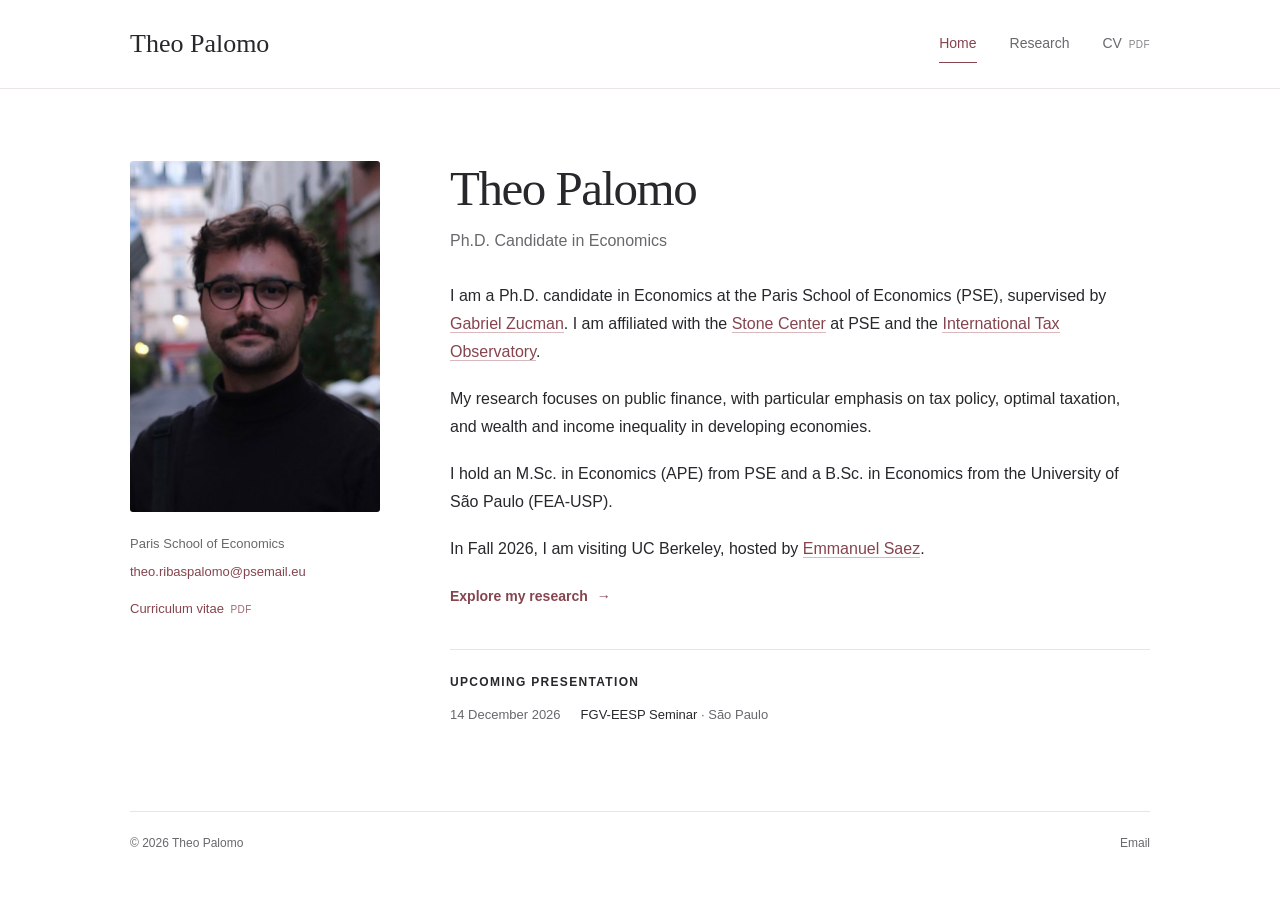
==== index.html @ e2742041 "Build academic website with biography, research, and CV" ====
<!doctype html>
<html lang="en">
<head>
  <meta charset="utf-8">
  <meta name="viewport" content="width=device-width, initial-scale=1">
  <title>Theo Palomo | Economics</title>
  <meta name="description" content="Theo Palomo is a Ph.D. candidate in Economics at the Paris School of Economics. Research on public finance, taxation, and income and wealth inequality.">
  <link rel="canonical" href="https://theorpalomo.github.io/">
  <meta property="og:type" content="website">
  <meta property="og:title" content="Theo Palomo | Economics">
  <meta property="og:description" content="Ph.D. candidate in Economics at the Paris School of Economics. Public finance, taxation, and inequality.">
  <meta property="og:url" content="https://theorpalomo.github.io/">
  <meta property="og:image" content="https://theorpalomo.github.io/assets/photo.png">
  <meta name="twitter:card" content="summary">
  <link rel="icon" href="assets/favicon.svg" type="image/svg+xml">
  <link rel="stylesheet" href="assets/style.css">
</head>
<body>
  <a class="skip-link" href="#main">Skip to content</a>
  <header class="site-header">
    <div class="header-inner">
      <a class="site-name" href="index.html">Theo Palomo</a>
      <nav aria-label="Main navigation">
        <a href="index.html" aria-current="page">Home</a>
        <a href="research.html">Research</a>
        <a href="files/cv.pdf">CV <span class="file-label">PDF</span></a>
      </nav>
    </div>
  </header>

  <main id="main" class="home-layout">
    <aside class="profile" aria-label="Portrait and contact">
      <img class="portrait" src="assets/photo.png" alt="Theo Palomo" width="513" height="722" fetchpriority="high">
      <div class="profile-contact">
        <p>Paris School of Economics</p>
        <a href="mailto:theo.ribaspalomo@psemail.eu">theo.ribaspalomo<wbr>@psemail.eu</a>
        <a class="cv-link" href="files/cv.pdf">Curriculum vitae <span class="file-label">PDF</span></a>
      </div>
    </aside>

    <div class="biography">
      <h1>Theo Palomo</h1>
      <p class="subtitle">Ph.D. Candidate in Economics</p>
      <div class="bio-text">
        <p>I am a Ph.D. candidate in Economics at the Paris School of Economics (PSE), supervised by <a href="https://gabriel-zucman.eu/">Gabriel Zucman</a>. I am affiliated with the <a href="https://stone-center-pse.eu/">Stone Center</a> at PSE and the <a href="https://www.taxobservatory.eu/">International Tax Observatory</a>.</p>
        <p>My research focuses on public finance, with particular emphasis on tax policy, optimal taxation, and wealth and income inequality in developing economies.</p>
        <p>I hold an M.Sc. in Economics (APE) from PSE and a B.Sc. in Economics from the University of São Paulo (FEA-USP).</p>
        <p>In Fall 2026, I am visiting UC Berkeley, hosted by <a href="https://eml.berkeley.edu/~saez/">Emmanuel Saez</a>.</p>
      </div>
      <a class="text-link" href="research.html">Explore my research <span aria-hidden="true">→</span></a>

      <section class="upcoming" aria-labelledby="upcoming-title">
        <h2 id="upcoming-title">Upcoming presentation</h2>
        <div class="event">
          <time datetime="2026-12-14">14 December 2026</time>
          <p>FGV-EESP Seminar <span class="muted">· São Paulo</span></p>
        </div>
      </section>
    </div>
  </main>

  <footer class="site-footer">
    <span>© 2026 Theo Palomo</span>
    <a href="mailto:theo.ribaspalomo@psemail.eu">Email</a>
  </footer>
</body>
</html>
---- assets/style.css ----
:root {
  --ink: #27282b;
  --muted: #68686d;
  --accent: #85444e;
  --accent-dark: #63313a;
  --line: #e9e5e4;
  --soft: #faf8f7;
  --page-width: 1020px;
}
* { box-sizing: border-box; }
html { scroll-padding-top: 24px; }
body { margin: 0; background: #fff; color: var(--ink); font-family: -apple-system, BlinkMacSystemFont, "Segoe UI", Arial, sans-serif; font-size: 16px; line-height: 1.75; -webkit-font-smoothing: antialiased; }
a { color: var(--accent); text-underline-offset: 4px; text-decoration-thickness: 1px; }
a:hover { color: var(--accent-dark); }
a:focus-visible, summary:focus-visible { outline: 2px solid var(--accent); outline-offset: 5px; border-radius: 2px; }
img { max-width: 100%; height: auto; display: block; }
h1, h3, .site-name { font-family: Georgia, "Times New Roman", serif; font-weight: 400; }
h1 { font-size: clamp(38px, 4.5vw, 49px); line-height: 1.15; letter-spacing: -1.5px; margin: 0; }
p { margin: 0 0 19px; }
.muted { color: var(--muted); }
.skip-link { position: absolute; top: -100px; left: 20px; z-index: 10; background: #fff; padding: 10px 18px; }
.skip-link:focus { top: 10px; }
.site-header { border-bottom: 1px solid var(--line); }
.header-inner { max-width: var(--page-width); margin: auto; padding: 25px 0; display: flex; align-items: center; justify-content: space-between; gap: 24px; }
.site-name { color: var(--ink); font-size: 26px; line-height: 1.2; text-decoration: none; white-space: nowrap; }
nav { display: flex; align-items: center; gap: 33px; }
.header-inner nav a { text-decoration: none; color: var(--muted); font-size: 14px; padding: 6px 0; border-bottom: 1px solid transparent; }
.header-inner nav a[aria-current="page"] { color: var(--accent); border-bottom-color: var(--accent); }
.header-inner nav a:hover { color: var(--accent); }
.file-label { font-size: 10px; letter-spacing: .04em; margin-left: 3px; opacity: .8; }
.home-layout { max-width: var(--page-width); margin: 72px auto 84px; display: grid; grid-template-columns: 250px minmax(0, 1fr); gap: 70px; align-items: start; }
.portrait { width: 250px; height: auto; border-radius: 3px; }
.profile-contact { padding-top: 21px; font-size: 13px; line-height: 1.7; }
.profile-contact p { margin-bottom: 6px; color: var(--muted); }
.profile-contact a { display: block; overflow-wrap: anywhere; text-decoration: none; }
.profile-contact a:hover { text-decoration: underline; }
.profile-contact .cv-link { display: inline-block; margin-top: 14px; }
.subtitle { color: var(--muted); font-size: 16px; margin: 10px 0 27px; }
.bio-text a { text-decoration: none; border-bottom: 1px solid #d8b9be; }
.bio-text a:hover { border-bottom-color: var(--accent); }
.text-link { display: inline-block; margin-top: 1px; text-decoration: none; font-size: 14px; font-weight: 600; }
.text-link span { display: inline-block; margin-left: 5px; }
.upcoming { margin-top: 39px; padding-top: 22px; border-top: 1px solid var(--line); }
.upcoming h2 { margin: 0 0 11px; font-size: 12px; font-weight: 600; letter-spacing: .11em; text-transform: uppercase; }
.event { display: flex; align-items: baseline; flex-wrap: wrap; gap: 4px 20px; font-size: 13px; }
.event time { color: var(--muted); white-space: nowrap; }
.event p { margin: 0; }
.site-footer { max-width: var(--page-width); margin: 0 auto; padding: 21px 0 30px; border-top: 1px solid var(--line); display: flex; justify-content: space-between; gap: 20px; color: var(--muted); font-size: 12px; }
.site-footer a { color: var(--muted); text-decoration: none; }
.site-footer a:hover { color: var(--accent); text-decoration: underline; }
.research-layout { max-width: 820px; margin: 60px auto 80px; }
.section-nav { gap: 22px; flex-wrap: wrap; margin: 24px 0 43px; }
.section-nav a { font-size: 13px; text-decoration: none; }
.section-nav a:hover { text-decoration: underline; }
.research-section { margin-top: 44px; }
.section-title { font-size: 12px; text-transform: uppercase; letter-spacing: .12em; font-weight: 600; color: var(--muted); padding-bottom: 13px; border-bottom: 1px solid var(--line); margin: 0; }
.paper { padding: 27px 0 29px; border-bottom: 1px solid var(--line); }
.paper:last-child { border-bottom: 0; padding-bottom: 0; }
.paper h3 { font-size: 25px; line-height: 1.4; letter-spacing: -.35px; margin: 0 0 11px; }
.coauthors { font-size: 14px; color: var(--muted); line-height: 1.8; margin-bottom: 12px; }
.coauthors a { color: inherit; text-decoration-color: #c7c2c3; }
.coauthors a:hover { color: var(--accent); }
.paper-links { display: flex; gap: 22px; flex-wrap: wrap; margin: 14px 0 13px; font-size: 13px; }
.paper-links a { text-decoration: none; font-weight: 600; }
.paper-links a:hover { text-decoration: underline; }
.paper-detail { font-size: 14px; margin: 6px 0; }
summary { color: var(--accent); width: fit-content; cursor: pointer; padding: 2px 3px 2px 0; }
summary::marker { font-size: 10px; }
summary:hover { color: var(--accent-dark); text-decoration: underline; text-underline-offset: 4px; }
.detail-content { background: var(--soft); border-left: 2px solid #d5b6bb; padding: 19px 23px; margin: 10px 0 16px; line-height: 1.85; }
.detail-content p:last-child { margin-bottom: 0; }
.detail-content figure { margin: 0; }
.detail-content figcaption { font-size: 12px; color: var(--muted); margin-top: 10px; }
.coverage { font-size: 12px; color: var(--muted); line-height: 2; margin: 17px 0 0; }
.coverage span { display: block; font-weight: 600; }
.coverage a { text-decoration: none; }
.coverage a:hover { text-decoration: underline; }
.publication { font-size: 13px; color: var(--muted); margin-bottom: 9px; }
@media (max-width: 1120px) {
  .header-inner, .home-layout, .site-footer { margin-left: 40px; margin-right: 40px; }
  .research-layout { margin-left: max(40px, calc((100% - 820px) / 2)); margin-right: max(40px, calc((100% - 820px) / 2)); }
  .home-layout { gap: 48px; grid-template-columns: 230px minmax(0, 1fr); }
}
@media (max-width: 740px) {
  body { font-size: 15px; }
  .header-inner, .home-layout, .research-layout, .site-footer { margin-left: 24px; margin-right: 24px; }
  .header-inner { padding: 20px 0; gap: 14px; }
  .site-name { font-size: 22px; }
  .header-inner nav { gap: 19px; }
  .header-inner nav a { font-size: 13px; }
  .header-inner .file-label { display: none; }
  .home-layout { margin-top: 36px; margin-bottom: 48px; grid-template-columns: 1fr; gap: 32px; }
  .profile { display: flex; align-items: flex-end; gap: 22px; }
  .portrait { width: 145px; flex-shrink: 0; }
  .profile-contact { padding: 0 0 2px; font-size: 12px; }
  .profile-contact .cv-link { margin-top: 12px; }
  h1 { font-size: 39px; }
  .subtitle { margin-bottom: 23px; }
  .upcoming { margin-top: 32px; }
  .research-layout { margin-top: 38px; margin-bottom: 48px; }
  .section-nav { gap: 10px 19px; margin-bottom: 31px; }
  .research-section { margin-top: 34px; }
  .paper h3 { font-size: 23px; }
  .detail-content { padding: 15px 17px; }
}
@media (max-width: 370px) {
  .header-inner, .home-layout, .research-layout, .site-footer { margin-left: 18px; margin-right: 18px; }
  .header-inner nav { gap: 13px; }
  .site-name { font-size: 20px; }
  .profile { gap: 15px; }
  .portrait { width: 122px; }
}
@media print {
  .site-header, .site-footer, .skip-link, .section-nav { display: none; }
  .home-layout, .research-layout { margin: 0; max-width: none; }
  a { color: inherit; }
  .paper { break-inside: avoid; }
}
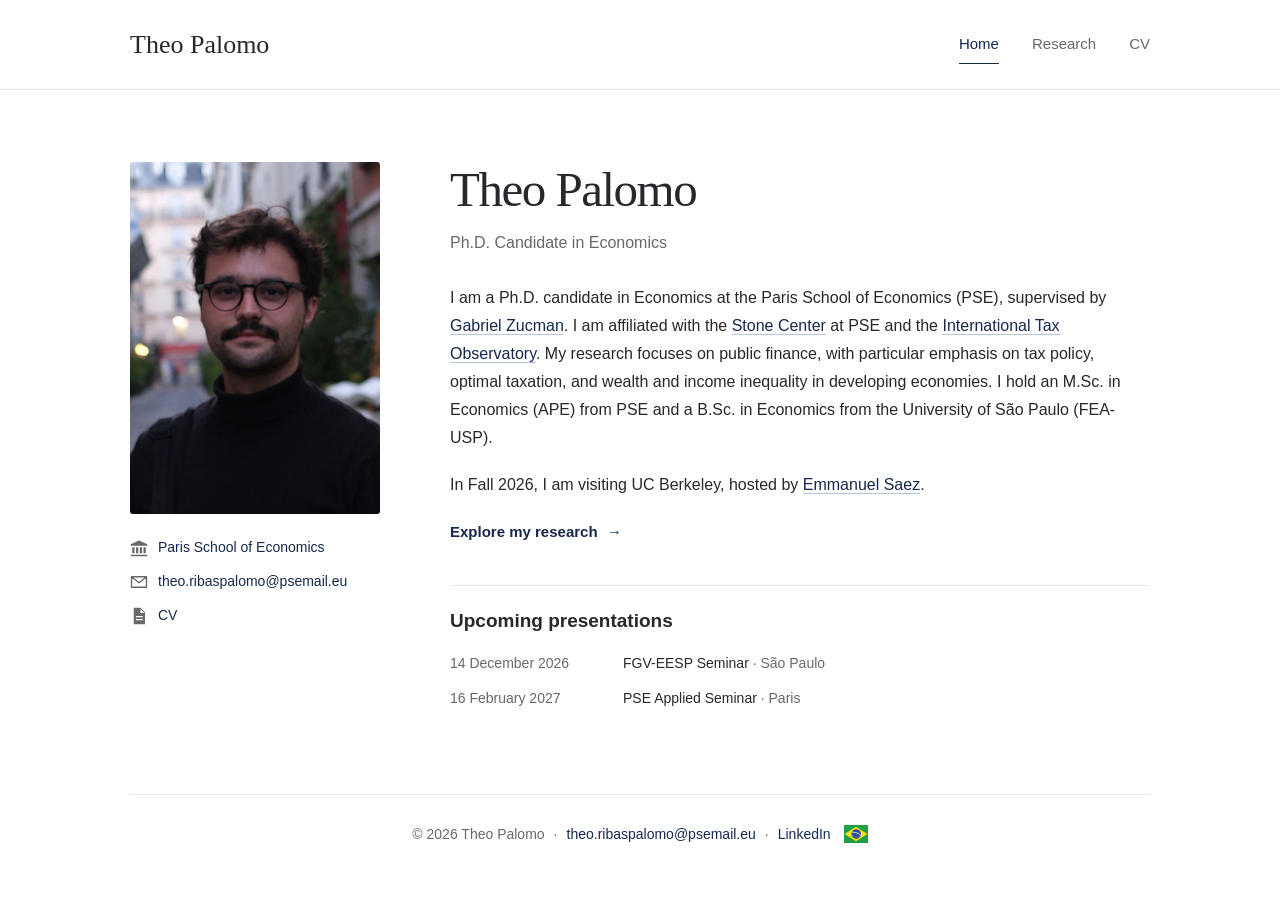
==== commit c74937e9: "Refine academic website layout and apply navy palette Add PSE favicon, contact icons and LinkedIn/Br" ====
--- a/index.html
+++ b/index.html
@@ -12,7 +12,7 @@
   <meta property="og:url" content="https://theorpalomo.github.io/">
   <meta property="og:image" content="https://theorpalomo.github.io/assets/photo.png">
   <meta name="twitter:card" content="summary">
-  <link rel="icon" href="assets/favicon.svg" type="image/svg+xml">
+  <link rel="icon" href="assets/pse-symbol.png" type="image/png">
   <link rel="stylesheet" href="assets/style.css">
 </head>
 <body>
@@ -23,7 +23,7 @@
       <nav aria-label="Main navigation">
         <a href="index.html" aria-current="page">Home</a>
         <a href="research.html">Research</a>
-        <a href="files/cv.pdf">CV <span class="file-label">PDF</span></a>
+        <a href="files/cv.pdf">CV</a>
       </nav>
     </div>
   </header>
@@ -31,29 +31,31 @@
   <main id="main" class="home-layout">
     <aside class="profile" aria-label="Portrait and contact">
       <img class="portrait" src="assets/photo.png" alt="Theo Palomo" width="513" height="722" fetchpriority="high">
-      <div class="profile-contact">
-        <p>Paris School of Economics</p>
-        <a href="mailto:theo.ribaspalomo@psemail.eu">theo.ribaspalomo<wbr>@psemail.eu</a>
-        <a class="cv-link" href="files/cv.pdf">Curriculum vitae <span class="file-label">PDF</span></a>
-      </div>
+      <ul class="profile-contact">
+        <li><svg class="contact-icon" aria-hidden="true" focusable="false"><use href="assets/icons.svg#institution"></use></svg><a href="https://www.parisschoolofeconomics.eu/" target="_blank" rel="noopener noreferrer">Paris School of Economics</a></li>
+        <li><svg class="contact-icon" aria-hidden="true" focusable="false"><use href="assets/icons.svg#email"></use></svg><a href="mailto:theo.ribaspalomo@psemail.eu">theo.ribaspalomo<wbr>@psemail.eu</a></li>
+        <li><svg class="contact-icon" aria-hidden="true" focusable="false"><use href="assets/icons.svg#document"></use></svg><a href="files/cv.pdf">CV</a></li>
+      </ul>
     </aside>
 
     <div class="biography">
       <h1>Theo Palomo</h1>
       <p class="subtitle">Ph.D. Candidate in Economics</p>
       <div class="bio-text">
-        <p>I am a Ph.D. candidate in Economics at the Paris School of Economics (PSE), supervised by <a href="https://gabriel-zucman.eu/">Gabriel Zucman</a>. I am affiliated with the <a href="https://stone-center-pse.eu/">Stone Center</a> at PSE and the <a href="https://www.taxobservatory.eu/">International Tax Observatory</a>.</p>
-        <p>My research focuses on public finance, with particular emphasis on tax policy, optimal taxation, and wealth and income inequality in developing economies.</p>
-        <p>I hold an M.Sc. in Economics (APE) from PSE and a B.Sc. in Economics from the University of São Paulo (FEA-USP).</p>
-        <p>In Fall 2026, I am visiting UC Berkeley, hosted by <a href="https://eml.berkeley.edu/~saez/">Emmanuel Saez</a>.</p>
+        <p>I am a Ph.D. candidate in Economics at the Paris School of Economics (PSE), supervised by <a href="https://gabriel-zucman.eu/" target="_blank" rel="noopener noreferrer">Gabriel Zucman</a>. I am affiliated with the <a href="https://stone-center-pse.eu/" target="_blank" rel="noopener noreferrer">Stone Center</a> at PSE and the <a href="https://www.taxobservatory.eu/" target="_blank" rel="noopener noreferrer">International Tax Observatory</a>. My research focuses on public finance, with particular emphasis on tax policy, optimal taxation, and wealth and income inequality in developing economies. I hold an M.Sc. in Economics (APE) from PSE and a B.Sc. in Economics from the University of São Paulo (FEA-USP).</p>
+        <p>In Fall 2026, I am visiting UC Berkeley, hosted by <a href="https://eml.berkeley.edu/~saez/" target="_blank" rel="noopener noreferrer">Emmanuel Saez</a>.</p>
       </div>
       <a class="text-link" href="research.html">Explore my research <span aria-hidden="true">→</span></a>
 
       <section class="upcoming" aria-labelledby="upcoming-title">
-        <h2 id="upcoming-title">Upcoming presentation</h2>
+        <h2 id="upcoming-title">Upcoming presentations</h2>
         <div class="event">
           <time datetime="2026-12-14">14 December 2026</time>
           <p>FGV-EESP Seminar <span class="muted">· São Paulo</span></p>
+        </div>
+        <div class="event">
+          <time datetime="2027-02-16">16 February 2027</time>
+          <p>PSE Applied Seminar <span class="muted">· Paris</span></p>
         </div>
       </section>
     </div>
@@ -61,7 +63,11 @@
 
   <footer class="site-footer">
     <span>© 2026 Theo Palomo</span>
-    <a href="mailto:theo.ribaspalomo@psemail.eu">Email</a>
+    <span class="footer-separator" aria-hidden="true">·</span>
+    <a href="mailto:theo.ribaspalomo@psemail.eu">theo.ribaspalomo@psemail.eu</a>
+    <span class="footer-separator" aria-hidden="true">·</span>
+    <a href="https://www.linkedin.com/in/theorpalomo/?locale=en" target="_blank" rel="noopener noreferrer">LinkedIn</a>
+    <img class="brazil-flag" src="assets/brazil.svg" alt="Brazil" title="Brazil" width="24" height="18">
   </footer>
 </body>
 </html>
--- a/assets/style.css
+++ b/assets/style.css
@@ -1,10 +1,10 @@
 :root {
   --ink: #27282b;
   --muted: #68686d;
-  --accent: #85444e;
-  --accent-dark: #63313a;
-  --line: #e9e5e4;
-  --soft: #faf8f7;
+  --accent: #16284c;
+  --accent-dark: #0e1b35;
+  --line: #e5e9ef;
+  --soft: #f6f8fb;
   --page-width: 1020px;
 }
 * { box-sizing: border-box; }
@@ -24,58 +24,61 @@
 .header-inner { max-width: var(--page-width); margin: auto; padding: 25px 0; display: flex; align-items: center; justify-content: space-between; gap: 24px; }
 .site-name { color: var(--ink); font-size: 26px; line-height: 1.2; text-decoration: none; white-space: nowrap; }
 nav { display: flex; align-items: center; gap: 33px; }
-.header-inner nav a { text-decoration: none; color: var(--muted); font-size: 14px; padding: 6px 0; border-bottom: 1px solid transparent; }
+.header-inner nav a { text-decoration: none; color: var(--muted); font-size: 15px; padding: 6px 0; border-bottom: 1px solid transparent; }
 .header-inner nav a[aria-current="page"] { color: var(--accent); border-bottom-color: var(--accent); }
 .header-inner nav a:hover { color: var(--accent); }
 .file-label { font-size: 10px; letter-spacing: .04em; margin-left: 3px; opacity: .8; }
 .home-layout { max-width: var(--page-width); margin: 72px auto 84px; display: grid; grid-template-columns: 250px minmax(0, 1fr); gap: 70px; align-items: start; }
 .portrait { width: 250px; height: auto; border-radius: 3px; }
-.profile-contact { padding-top: 21px; font-size: 13px; line-height: 1.7; }
-.profile-contact p { margin-bottom: 6px; color: var(--muted); }
-.profile-contact a { display: block; overflow-wrap: anywhere; text-decoration: none; }
+.profile-contact { list-style: none; margin: 0; padding: 22px 0 0; font-size: 14px; line-height: 1.65; min-width: 0; }
+.profile-contact li { display: grid; grid-template-columns: 18px minmax(0, 1fr); align-items: start; gap: 10px; margin-bottom: 11px; }
+.contact-icon { width: 18px; height: 18px; color: var(--muted); margin-top: 3px; }
+.profile-contact a { overflow-wrap: anywhere; text-decoration: none; }
 .profile-contact a:hover { text-decoration: underline; }
-.profile-contact .cv-link { display: inline-block; margin-top: 14px; }
 .subtitle { color: var(--muted); font-size: 16px; margin: 10px 0 27px; }
-.bio-text a { text-decoration: none; border-bottom: 1px solid #d8b9be; }
+.bio-text a { text-decoration: none; border-bottom: 1px solid #b7c5dc; }
 .bio-text a:hover { border-bottom-color: var(--accent); }
-.text-link { display: inline-block; margin-top: 1px; text-decoration: none; font-size: 14px; font-weight: 600; }
+.text-link { display: inline-block; margin-top: 1px; text-decoration: none; font-size: 15px; font-weight: 600; }
 .text-link span { display: inline-block; margin-left: 5px; }
 .upcoming { margin-top: 39px; padding-top: 22px; border-top: 1px solid var(--line); }
-.upcoming h2 { margin: 0 0 11px; font-size: 12px; font-weight: 600; letter-spacing: .11em; text-transform: uppercase; }
-.event { display: flex; align-items: baseline; flex-wrap: wrap; gap: 4px 20px; font-size: 13px; }
+.upcoming h2 { margin: 0 0 17px; font-size: 19px; font-weight: 600; line-height: 1.4; }
+.event { display: grid; grid-template-columns: 155px minmax(0, 1fr); align-items: baseline; gap: 4px 18px; margin-top: 10px; font-size: 14px; }
 .event time { color: var(--muted); white-space: nowrap; }
 .event p { margin: 0; }
-.site-footer { max-width: var(--page-width); margin: 0 auto; padding: 21px 0 30px; border-top: 1px solid var(--line); display: flex; justify-content: space-between; gap: 20px; color: var(--muted); font-size: 12px; }
-.site-footer a { color: var(--muted); text-decoration: none; }
+.site-footer { max-width: var(--page-width); margin: 0 auto; padding: 27px 0 32px; border-top: 1px solid var(--line); display: flex; align-items: center; justify-content: center; flex-wrap: wrap; gap: 6px 9px; color: var(--muted); font-size: 14px; }
+.site-footer a { color: var(--accent); text-decoration: none; overflow-wrap: anywhere; }
 .site-footer a:hover { color: var(--accent); text-decoration: underline; }
+.brazil-flag { width: 24px; height: 18px; flex: 0 0 auto; margin-left: 4px; }
 .research-layout { max-width: 820px; margin: 60px auto 80px; }
 .section-nav { gap: 22px; flex-wrap: wrap; margin: 24px 0 43px; }
-.section-nav a { font-size: 13px; text-decoration: none; }
+.section-nav a { font-size: 14px; text-decoration: none; }
 .section-nav a:hover { text-decoration: underline; }
-.research-section { margin-top: 44px; }
-.section-title { font-size: 12px; text-transform: uppercase; letter-spacing: .12em; font-weight: 600; color: var(--muted); padding-bottom: 13px; border-bottom: 1px solid var(--line); margin: 0; }
+.research-section { margin-top: 58px; }
+.section-title { font-size: 26px; line-height: 1.35; font-weight: 600; color: var(--accent-dark); padding-bottom: 15px; border-bottom: 2px solid var(--line); margin: 0; }
 .paper { padding: 27px 0 29px; border-bottom: 1px solid var(--line); }
 .paper:last-child { border-bottom: 0; padding-bottom: 0; }
 .paper h3 { font-size: 25px; line-height: 1.4; letter-spacing: -.35px; margin: 0 0 11px; }
-.coauthors { font-size: 14px; color: var(--muted); line-height: 1.8; margin-bottom: 12px; }
+.coauthors { font-size: 15px; color: var(--muted); line-height: 1.8; margin-bottom: 12px; }
 .coauthors a { color: inherit; text-decoration-color: #c7c2c3; }
 .coauthors a:hover { color: var(--accent); }
-.paper-links { display: flex; gap: 22px; flex-wrap: wrap; margin: 14px 0 13px; font-size: 13px; }
+.paper-links { display: flex; gap: 22px; flex-wrap: wrap; margin: 14px 0 13px; font-size: 14px; }
 .paper-links a { text-decoration: none; font-weight: 600; }
 .paper-links a:hover { text-decoration: underline; }
-.paper-detail { font-size: 14px; margin: 6px 0; }
+.paper-detail { font-size: 15px; margin: 6px 0; }
 summary { color: var(--accent); width: fit-content; cursor: pointer; padding: 2px 3px 2px 0; }
 summary::marker { font-size: 10px; }
 summary:hover { color: var(--accent-dark); text-decoration: underline; text-underline-offset: 4px; }
-.detail-content { background: var(--soft); border-left: 2px solid #d5b6bb; padding: 19px 23px; margin: 10px 0 16px; line-height: 1.85; }
+.detail-content { background: var(--soft); border-left: 2px solid #afbdd5; padding: 19px 23px; margin: 10px 0 16px; line-height: 1.85; }
 .detail-content p:last-child { margin-bottom: 0; }
-.detail-content figure { margin: 0; }
-.detail-content figcaption { font-size: 12px; color: var(--muted); margin-top: 10px; }
-.coverage { font-size: 12px; color: var(--muted); line-height: 2; margin: 17px 0 0; }
+.detail-content figure { margin: 24px 0 0; }
+.detail-content figcaption { font-size: 13px; color: var(--muted); margin-top: 10px; }
+.presentations { font-size: 14px; color: var(--muted); line-height: 1.85; margin: 17px 0 0; }
+.presentations strong { color: var(--ink); font-weight: 600; }
+.coverage { font-size: 14px; color: var(--muted); line-height: 1.85; margin: 15px 0 0; }
 .coverage span { display: block; font-weight: 600; }
 .coverage a { text-decoration: none; }
 .coverage a:hover { text-decoration: underline; }
-.publication { font-size: 13px; color: var(--muted); margin-bottom: 9px; }
+.publication { font-size: 14px; color: var(--muted); margin-bottom: 9px; }
 @media (max-width: 1120px) {
   .header-inner, .home-layout, .site-footer { margin-left: 40px; margin-right: 40px; }
   .research-layout { margin-left: max(40px, calc((100% - 820px) / 2)); margin-right: max(40px, calc((100% - 820px) / 2)); }
@@ -88,27 +91,34 @@
   .site-name { font-size: 22px; }
   .header-inner nav { gap: 19px; }
   .header-inner nav a { font-size: 13px; }
-  .header-inner .file-label { display: none; }
   .home-layout { margin-top: 36px; margin-bottom: 48px; grid-template-columns: 1fr; gap: 32px; }
   .profile { display: flex; align-items: flex-end; gap: 22px; }
   .portrait { width: 145px; flex-shrink: 0; }
-  .profile-contact { padding: 0 0 2px; font-size: 12px; }
-  .profile-contact .cv-link { margin-top: 12px; }
+  .profile-contact { padding: 0 0 2px; font-size: 13px; }
+  .profile-contact li { grid-template-columns: 16px minmax(0, 1fr); gap: 8px; }
+  .contact-icon { width: 16px; height: 16px; }
   h1 { font-size: 39px; }
   .subtitle { margin-bottom: 23px; }
   .upcoming { margin-top: 32px; }
   .research-layout { margin-top: 38px; margin-bottom: 48px; }
   .section-nav { gap: 10px 19px; margin-bottom: 31px; }
-  .research-section { margin-top: 34px; }
+  .research-section { margin-top: 44px; }
+  .section-title { font-size: 24px; }
   .paper h3 { font-size: 23px; }
   .detail-content { padding: 15px 17px; }
+}
+@media (max-width: 560px) {
+  .site-footer { flex-direction: column; gap: 8px; }
+  .footer-separator { display: none; }
+  .brazil-flag { margin: 1px 0 0; }
+  .event { grid-template-columns: 1fr; gap: 1px; margin-top: 14px; }
 }
 @media (max-width: 370px) {
   .header-inner, .home-layout, .research-layout, .site-footer { margin-left: 18px; margin-right: 18px; }
   .header-inner nav { gap: 13px; }
   .site-name { font-size: 20px; }
   .profile { gap: 15px; }
-  .portrait { width: 122px; }
+  .portrait { width: 110px; }
 }
 @media print {
   .site-header, .site-footer, .skip-link, .section-nav { display: none; }
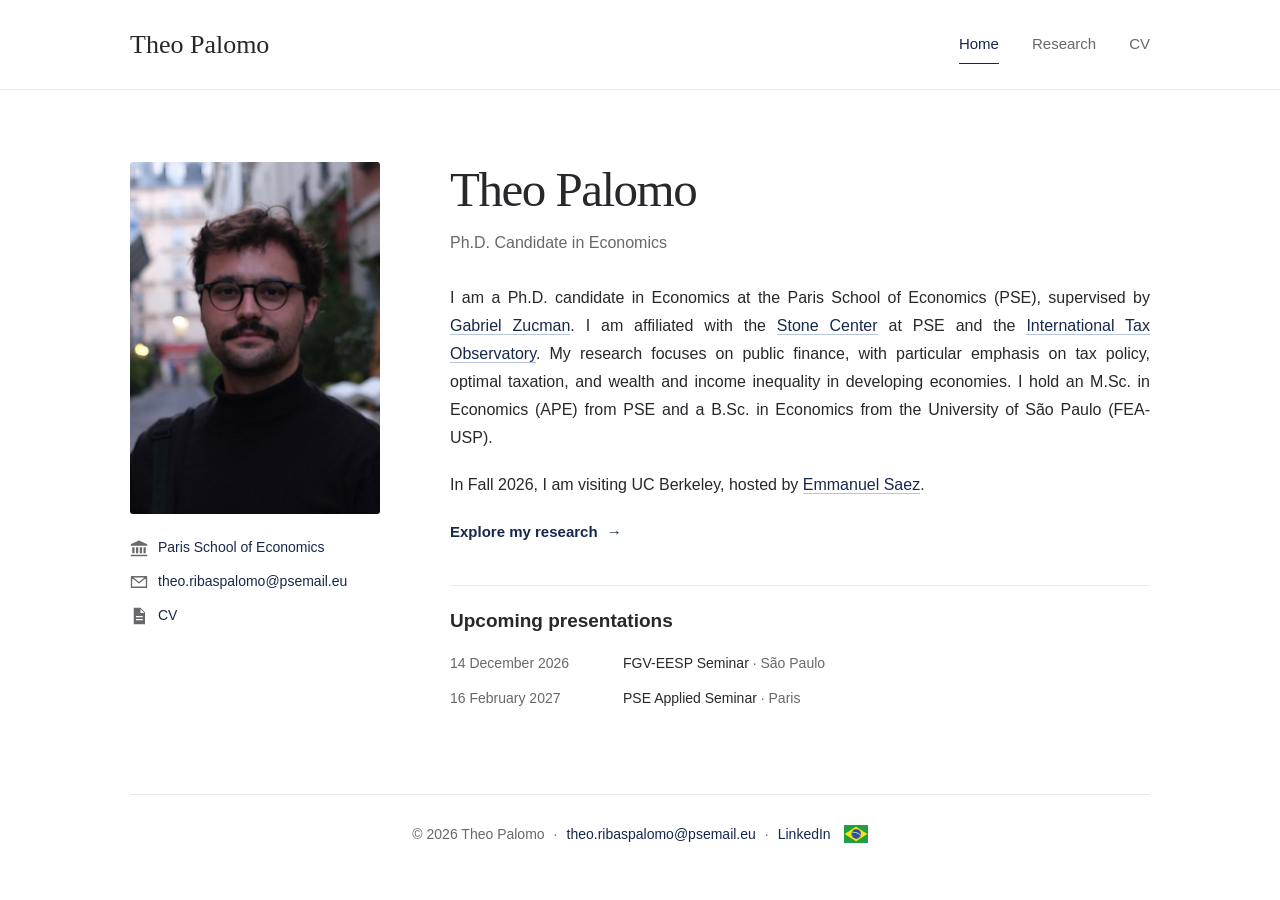
==== commit 7269acb4: "Keep only working papers and advanced work in progress Remove the pre-doctoral papers section and na" ====
--- a/index.html
+++ b/index.html
@@ -22,7 +22,7 @@
       <a class="site-name" href="index.html">Theo Palomo</a>
       <nav aria-label="Main navigation">
         <a href="index.html" aria-current="page">Home</a>
-        <a href="research.html">Research</a>
+        <a href="research.html?v=20261124-2">Research</a>
         <a href="files/cv.pdf">CV</a>
       </nav>
     </div>
@@ -45,7 +45,7 @@
         <p>I am a Ph.D. candidate in Economics at the Paris School of Economics (PSE), supervised by <a href="https://gabriel-zucman.eu/" target="_blank" rel="noopener noreferrer">Gabriel Zucman</a>. I am affiliated with the <a href="https://stone-center-pse.eu/" target="_blank" rel="noopener noreferrer">Stone Center</a> at PSE and the <a href="https://www.taxobservatory.eu/" target="_blank" rel="noopener noreferrer">International Tax Observatory</a>. My research focuses on public finance, with particular emphasis on tax policy, optimal taxation, and wealth and income inequality in developing economies. I hold an M.Sc. in Economics (APE) from PSE and a B.Sc. in Economics from the University of São Paulo (FEA-USP).</p>
         <p>In Fall 2026, I am visiting UC Berkeley, hosted by <a href="https://eml.berkeley.edu/~saez/" target="_blank" rel="noopener noreferrer">Emmanuel Saez</a>.</p>
       </div>
-      <a class="text-link" href="research.html">Explore my research <span aria-hidden="true">→</span></a>
+      <a class="text-link" href="research.html?v=20261124-2">Explore my research <span aria-hidden="true">→</span></a>
 
       <section class="upcoming" aria-labelledby="upcoming-title">
         <h2 id="upcoming-title">Upcoming presentations</h2>
--- a/assets/style.css
+++ b/assets/style.css
@@ -17,6 +17,7 @@
 h1, h3, .site-name { font-family: Georgia, "Times New Roman", serif; font-weight: 400; }
 h1 { font-size: clamp(38px, 4.5vw, 49px); line-height: 1.15; letter-spacing: -1.5px; margin: 0; }
 p { margin: 0 0 19px; }
+.bio-text p, .paper p { text-align: justify; text-justify: inter-word; hyphens: auto; }
 .muted { color: var(--muted); }
 .skip-link { position: absolute; top: -100px; left: 20px; z-index: 10; background: #fff; padding: 10px 18px; }
 .skip-link:focus { top: 10px; }
@@ -68,10 +69,10 @@
 summary { color: var(--accent); width: fit-content; cursor: pointer; padding: 2px 3px 2px 0; }
 summary::marker { font-size: 10px; }
 summary:hover { color: var(--accent-dark); text-decoration: underline; text-underline-offset: 4px; }
-.detail-content { background: var(--soft); border-left: 2px solid #afbdd5; padding: 19px 23px; margin: 10px 0 16px; line-height: 1.85; }
+.detail-content { display: flow-root; background: var(--soft); border-left: 2px solid #afbdd5; padding: 19px 23px; margin: 10px 0 16px; line-height: 1.85; }
 .detail-content p:last-child { margin-bottom: 0; }
-.detail-content figure { margin: 24px 0 0; }
-.detail-content figcaption { font-size: 13px; color: var(--muted); margin-top: 10px; }
+.detail-content figure { float: right; width: 48%; margin: 0 0 8px 24px; }
+.detail-content figcaption { font-size: 13px; line-height: 1.5; font-weight: 600; color: var(--accent); margin-bottom: 10px; }
 .presentations { font-size: 14px; color: var(--muted); line-height: 1.85; margin: 17px 0 0; }
 .presentations strong { color: var(--ink); font-weight: 600; }
 .coverage { font-size: 14px; color: var(--muted); line-height: 1.85; margin: 15px 0 0; }
@@ -105,7 +106,8 @@
   .research-section { margin-top: 44px; }
   .section-title { font-size: 24px; }
   .paper h3 { font-size: 23px; }
-  .detail-content { padding: 15px 17px; }
+  .detail-content { padding: 15px 17px; display: flex; flex-direction: column; }
+  .detail-content figure { float: none; width: 100%; margin: 5px 0 0; order: 1; }
 }
 @media (max-width: 560px) {
   .site-footer { flex-direction: column; gap: 8px; }
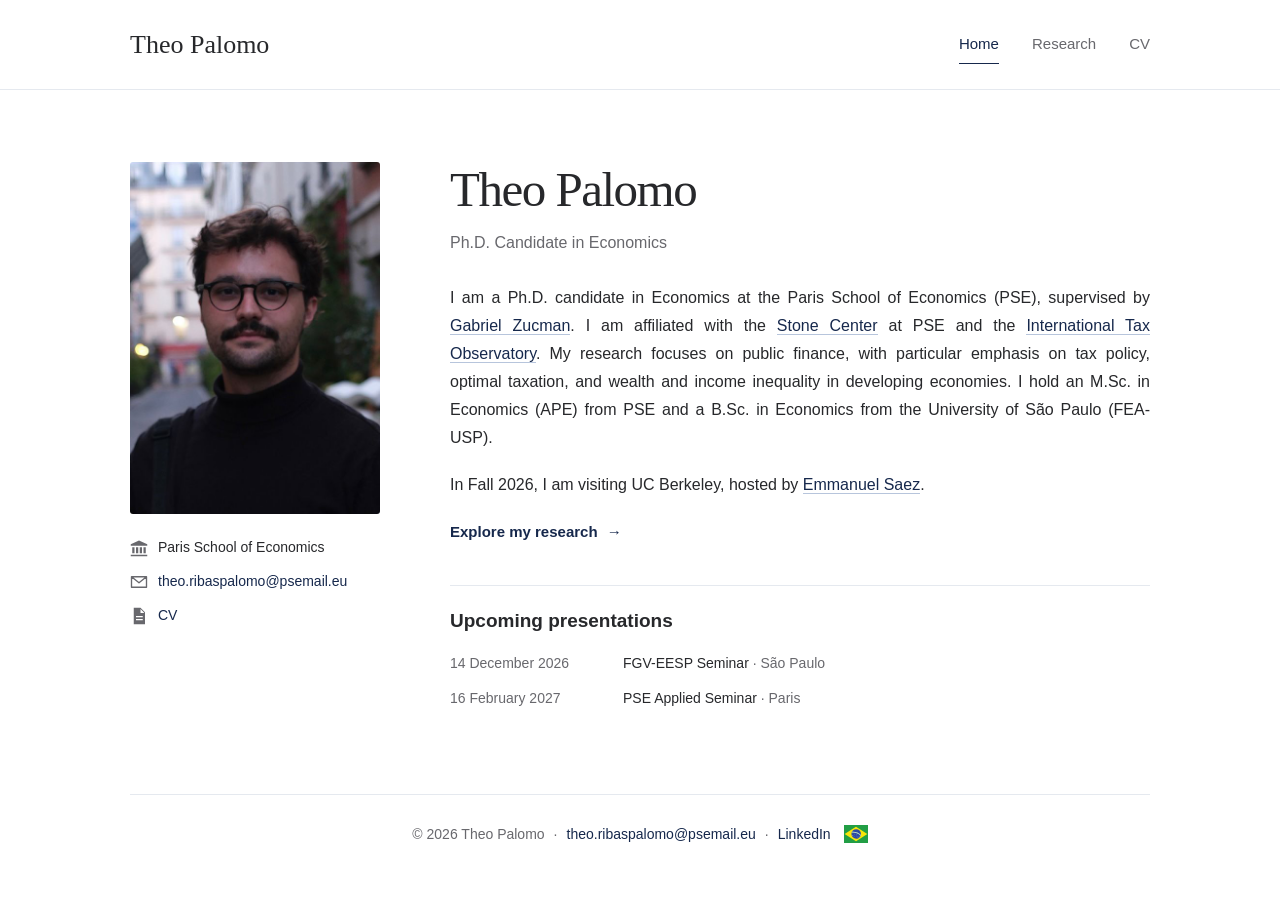
==== commit 43066209: "Remove link from institution name" ====
--- a/index.html
+++ b/index.html
@@ -3,6 +3,7 @@
 <head>
   <meta charset="utf-8">
   <meta name="viewport" content="width=device-width, initial-scale=1">
+  <meta name="google-site-verification" content="ymNjNBG9RAZJpn9N06kSQqzniSORlP2lsbslFLzyviQ" />
   <title>Theo Palomo | Economics</title>
   <meta name="description" content="Theo Palomo is a Ph.D. candidate in Economics at the Paris School of Economics. Research on public finance, taxation, and income and wealth inequality.">
   <link rel="canonical" href="https://theorpalomo.github.io/">
@@ -32,7 +33,7 @@
     <aside class="profile" aria-label="Portrait and contact">
       <img class="portrait" src="assets/photo.png" alt="Theo Palomo" width="513" height="722" fetchpriority="high">
       <ul class="profile-contact">
-        <li><svg class="contact-icon" aria-hidden="true" focusable="false"><use href="assets/icons.svg#institution"></use></svg><a href="https://www.parisschoolofeconomics.eu/" target="_blank" rel="noopener noreferrer">Paris School of Economics</a></li>
+        <li><svg class="contact-icon" aria-hidden="true" focusable="false"><use href="assets/icons.svg#institution"></use></svg><span>Paris School of Economics</span></li>
         <li><svg class="contact-icon" aria-hidden="true" focusable="false"><use href="assets/icons.svg#email"></use></svg><a href="mailto:theo.ribaspalomo@psemail.eu">theo.ribaspalomo<wbr>@psemail.eu</a></li>
         <li><svg class="contact-icon" aria-hidden="true" focusable="false"><use href="assets/icons.svg#document"></use></svg><a href="files/cv.pdf">CV</a></li>
       </ul>
